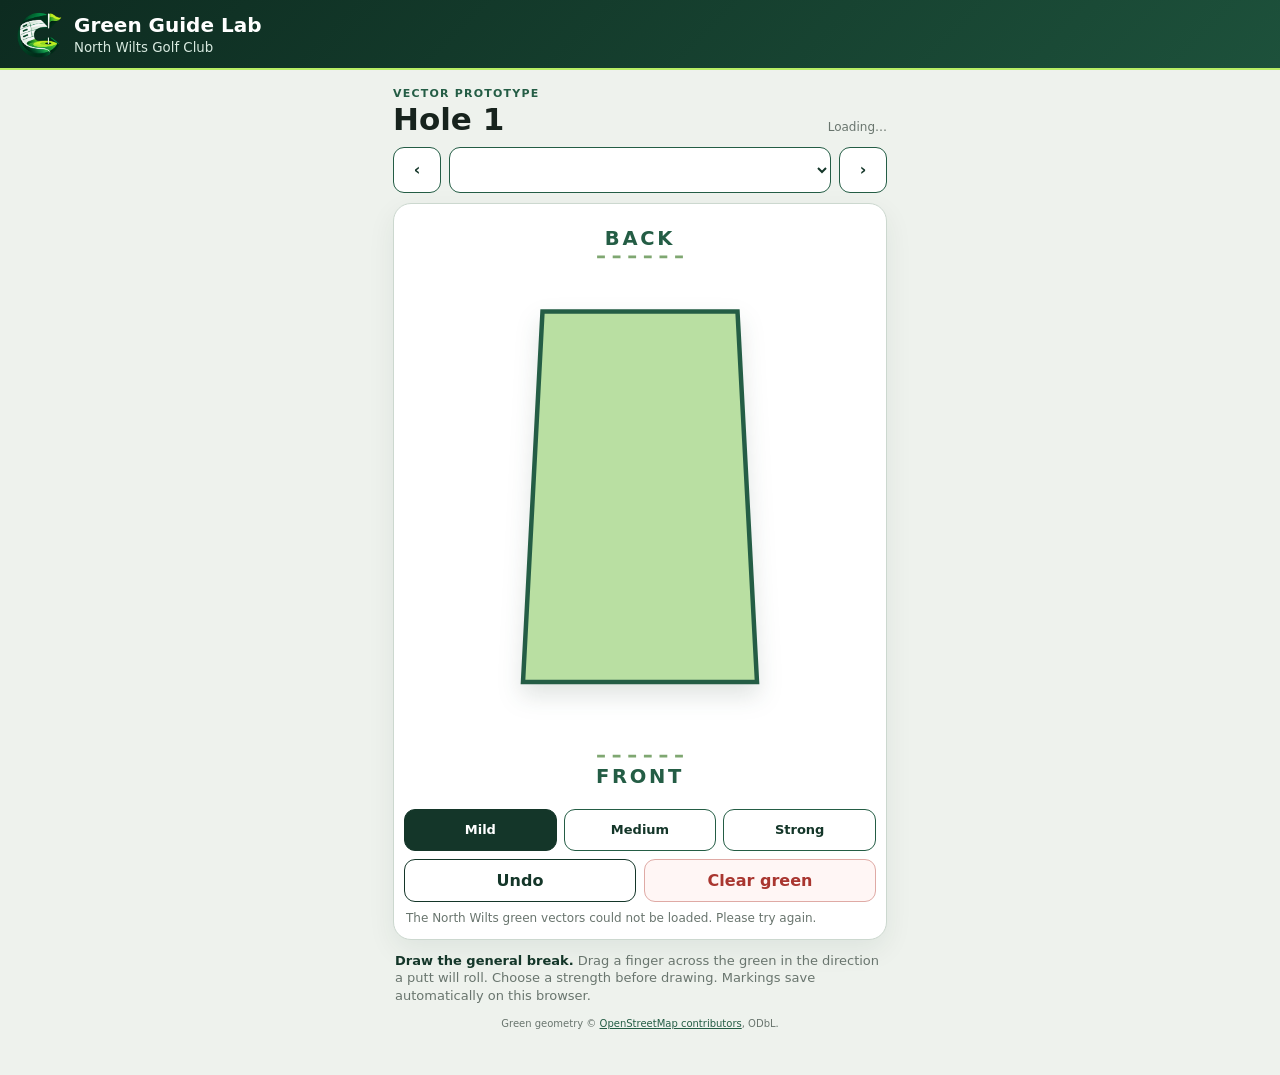
==== green-guide.html @ 2b11bb38 "Add North Wilts Green Guide Lab" ====
<!doctype html>
<html lang="en">
<head>
  <meta charset="utf-8">
  <meta name="viewport" content="width=device-width,initial-scale=1,viewport-fit=cover">
  <meta name="theme-color" content="#143629">
  <title>CaddieCard Green Guide Lab</title>
  <style>
    :root{--green:#143629;--green2:#245d45;--lime:#b9ee65;--paper:#fff;--bg:#eef2ed;--ink:#17231d;--muted:#69756e;--line:#ccd8cf;--red:#a93630}*{box-sizing:border-box}html,body{margin:0;max-width:100%;overflow-x:hidden;background:var(--bg);color:var(--ink);font:16px/1.35 system-ui,-apple-system,"Segoe UI",sans-serif}.topbar{display:flex;align-items:center;gap:11px;padding:9px 13px;background:linear-gradient(135deg,#0d2b20,#1d513b);border-bottom:2px solid var(--lime);color:#fff}.topbar img{width:50px;height:50px;object-fit:contain}.topbar strong,.topbar small{display:block}.topbar strong{font-size:20px}.topbar small{color:#d7e9df}.lab{width:min(520px,100%);margin:auto;padding:17px 13px 34px}.eyebrow{margin:0;color:var(--green2);font-size:11px;font-weight:850;letter-spacing:.11em}.heading{display:flex;align-items:end;justify-content:space-between;gap:10px;margin-bottom:12px}.heading h1{margin:2px 0 0;font-size:31px;line-height:1}.heading span{color:var(--muted);font-size:12px}.hole-nav{display:grid;grid-template-columns:48px 1fr 48px;gap:8px;margin-bottom:10px}.hole-nav button,.hole-nav select,.tool{min-height:46px;border:1px solid var(--green2);border-radius:11px;background:#fff;color:var(--green);font:inherit;font-weight:700}.hole-nav select{padding:0 10px;text-align:center}.guide-card{padding:10px;border:1px solid var(--line);border-radius:18px;background:#fff;box-shadow:0 10px 28px #14362912}.green-stage{position:relative;width:min(100%,390px);margin:auto;touch-action:none;user-select:none;-webkit-touch-callout:none}.green-stage svg{display:block;width:100%;height:auto}.green-shape{fill:#b9dfa2;stroke:#245d45;stroke-width:1.15;filter:drop-shadow(0 3px 3px #14362922)}.orientation{fill:#245d45;font-size:5px;font-weight:900;letter-spacing:.14em;text-anchor:middle}.orientation-line{stroke:#7fa771;stroke-width:.7;stroke-dasharray:2 2}.break-path{fill:none;stroke-linecap:round;stroke-linejoin:round}.tools{display:grid;grid-template-columns:repeat(3,1fr);gap:7px;margin-top:10px}.tool{min-height:42px;font-size:13px}.tool.active{border-color:var(--green);background:var(--green);color:#fff}.actions{display:grid;grid-template-columns:1fr 1fr;gap:8px;margin-top:8px}.actions button{min-height:43px;border-radius:11px;font:inherit;font-weight:650}.undo{border:1px solid var(--green);background:#fff;color:var(--green)}.clear{border:1px solid #dfaaa5;background:#fff6f5;color:var(--red)}.status{min-height:19px;margin:8px 2px 0;color:var(--muted);font-size:12px}.help{margin:12px 2px 0;color:var(--muted);font-size:13px}.help strong{color:var(--green)}.attribution{margin-top:13px;color:var(--muted);font-size:10px;text-align:center}.attribution a{color:var(--green2)}
  </style>
</head>
<body>
  <header class="topbar"><img src="caddiecard-icon.png" alt=""><div><strong>Green Guide Lab</strong><small>North Wilts Golf Club</small></div></header>
  <main class="lab">
    <div class="heading"><div><p class="eyebrow">VECTOR PROTOTYPE</p><h1 id="holeTitle">Hole 1</h1></div><span id="holeMeta">Loading…</span></div>
    <div class="hole-nav"><button id="previousHole" aria-label="Previous hole">‹</button><select id="holeSelect" aria-label="Select hole"></select><button id="nextHole" aria-label="Next hole">›</button></div>
    <section class="guide-card">
      <div class="green-stage">
        <svg id="greenCanvas" viewBox="0 0 100 150" role="img" aria-label="Green outline and personal break markings">
          <defs>
            <marker id="arrowMild" markerWidth="5" markerHeight="5" refX="4" refY="2.5" orient="auto"><path d="M0 0 5 2.5 0 5z" fill="#3476b8"/></marker>
            <marker id="arrowMedium" markerWidth="5" markerHeight="5" refX="4" refY="2.5" orient="auto"><path d="M0 0 5 2.5 0 5z" fill="#d48a1d"/></marker>
            <marker id="arrowStrong" markerWidth="5" markerHeight="5" refX="4" refY="2.5" orient="auto"><path d="M0 0 5 2.5 0 5z" fill="#b83b32"/></marker>
          </defs>
          <text class="orientation" x="50" y="8">BACK</text><line class="orientation-line" x1="39" y1="11" x2="61" y2="11"/>
          <polygon id="greenShape" class="green-shape" points="25,25 75,25 80,120 20,120"/>
          <g id="markings"></g><g id="draftMarking"></g>
          <line class="orientation-line" x1="39" y1="139" x2="61" y2="139"/><text class="orientation" x="50" y="146">FRONT</text>
        </svg>
      </div>
      <div class="tools" id="strengthTools"><button class="tool active" data-strength="mild">Mild</button><button class="tool" data-strength="medium">Medium</button><button class="tool" data-strength="strong">Strong</button></div>
      <div class="actions"><button class="undo" id="undoMark">Undo</button><button class="clear" id="clearMarks">Clear green</button></div>
      <p class="status" id="status">Loading accurate OpenStreetMap green vectors…</p>
    </section>
    <p class="help"><strong>Draw the general break.</strong> Drag a finger across the green in the direction a putt will roll. Choose a strength before drawing. Markings save automatically on this browser.</p>
    <p class="attribution">Green geometry © <a href="https://www.openstreetmap.org/copyright">OpenStreetMap contributors</a>, ODbL.</p>
  </main>
  <script>
    const OSM_URL='https://api.openstreetmap.org/api/0.6/map?bbox=-1.9811009,51.3970078,-1.9618541,51.4041234';
    const STORAGE_KEY='caddiecard-green-guide-lab-north-wilts-v1';
    const $=selector=>document.querySelector(selector);let holes={},currentHole=1,strength='mild',draft=null;
    const styles={mild:{colour:'#3476b8',width:1.6},medium:{colour:'#d48a1d',width:2.5},strong:{colour:'#b83b32',width:3.5}};
    function tagsOf(way){return Object.fromEntries([...way.querySelectorAll(':scope > tag')].map(tag=>[tag.getAttribute('k'),tag.getAttribute('v')]))}
    function ordinalHole(name=''){return Number(name.match(/^\d+/)?.[0])||null}
    function svgPoint(event){const svg=$('#greenCanvas'),point=svg.createSVGPoint();point.x=event.clientX;point.y=event.clientY;const mapped=point.matrixTransform(svg.getScreenCTM().inverse());return {x:+mapped.x.toFixed(2),y:+mapped.y.toFixed(2)}}
    function pathData(points){if(points.length<2)return '';if(points.length===2)return `M${points[0].x} ${points[0].y} L${points[1].x} ${points[1].y}`;let d=`M${points[0].x} ${points[0].y}`;for(let i=1;i<points.length-1;i++){const mid={x:(points[i].x+points[i+1].x)/2,y:(points[i].y+points[i+1].y)/2};d+=` Q${points[i].x} ${points[i].y} ${mid.x} ${mid.y}`}const last=points.at(-1);return `${d} L${last.x} ${last.y}`}
    function savedGuides(){try{return JSON.parse(localStorage.getItem(STORAGE_KEY))||{}}catch{return {}}}
    function marksFor(hole=currentHole){return savedGuides()[hole]||[]}
    function saveMarks(marks){const all=savedGuides();all[currentHole]=marks;localStorage.setItem(STORAGE_KEY,JSON.stringify(all))}
    function pathElement(mark){const style=styles[mark.strength]||styles.mild;return `<path class="break-path" d="${pathData(mark.points)}" stroke="${style.colour}" stroke-width="${style.width}" marker-end="url(#arrow${mark.strength[0].toUpperCase()+mark.strength.slice(1)})"/>`}
    function renderMarks(){const marks=marksFor();$('#markings').innerHTML=marks.map(pathElement).join('');$('#status').textContent=marks.length?`${marks.length} personal break marking${marks.length===1?'':'s'} saved on this device.`:'Draw on the green to add its general breaks.'}
    function orientGreen(greenNodes,holeNodes){const latitude=greenNodes.reduce((sum,p)=>sum+p.lat,0)/greenNodes.length,cos=Math.cos(latitude*Math.PI/180),screen=point=>({x:point.lon*cos,y:-point.lat}),a=screen(holeNodes.at(-2)),b=screen(holeNodes.at(-1)),angle=-Math.PI/2-Math.atan2(b.y-a.y,b.x-a.x),raw=greenNodes.map(screen),centre={x:raw.reduce((s,p)=>s+p.x,0)/raw.length,y:raw.reduce((s,p)=>s+p.y,0)/raw.length},rotated=raw.map(p=>{const x=p.x-centre.x,y=p.y-centre.y;return {x:x*Math.cos(angle)-y*Math.sin(angle),y:x*Math.sin(angle)+y*Math.cos(angle)}}),xs=rotated.map(p=>p.x),ys=rotated.map(p=>p.y),width=Math.max(...xs)-Math.min(...xs),height=Math.max(...ys)-Math.min(...ys),scale=Math.min(72/width,108/height);return rotated.map(p=>({x:+(50+(p.x-(Math.min(...xs)+width/2))*scale).toFixed(2),y:+(74+(p.y-(Math.min(...ys)+height/2))*scale).toFixed(2)}))}
    async function loadCourse(){try{const xmlText=await fetch(OSM_URL).then(response=>{if(!response.ok)throw new Error();return response.text()}),xml=new DOMParser().parseFromString(xmlText,'application/xml'),nodes=new Map([...xml.querySelectorAll('node')].map(node=>[node.getAttribute('id'),{lat:+node.getAttribute('lat'),lon:+node.getAttribute('lon')}])) ,ways=[...xml.querySelectorAll('way')],greens=new Map(),lines=new Map();ways.forEach(way=>{const tags=tagsOf(way),refs=[...way.querySelectorAll(':scope > nd')].map(nd=>nodes.get(nd.getAttribute('ref'))).filter(Boolean);if(tags.golf==='green'){const hole=ordinalHole(tags.name);if(hole)greens.set(hole,refs)}if(tags.golf==='hole'&&tags.ref)lines.set(+tags.ref,{nodes:refs,par:tags.par})});for(let hole=1;hole<=18;hole++){if(greens.has(hole)&&lines.has(hole))holes[hole]={outline:orientGreen(greens.get(hole),lines.get(hole).nodes),par:lines.get(hole).par}}if(Object.keys(holes).length!==18)throw new Error();$('#holeSelect').innerHTML=Array.from({length:18},(_,i)=>`<option value="${i+1}">Hole ${i+1}</option>`).join('');renderHole()}catch{$('#status').textContent='The North Wilts green vectors could not be loaded. Please try again.'}}
    function renderHole(){const hole=holes[currentHole];if(!hole)return;$('#holeTitle').textContent=`Hole ${currentHole}`;$('#holeMeta').textContent=`Par ${hole.par} · accurate OSM outline`;$('#holeSelect').value=currentHole;$('#greenShape').setAttribute('points',hole.outline.map(p=>`${p.x},${p.y}`).join(' '));renderMarks()}
    function changeHole(value){currentHole=Math.max(1,Math.min(18,value));renderHole()}
    $('#previousHole').addEventListener('click',()=>changeHole(currentHole-1));$('#nextHole').addEventListener('click',()=>changeHole(currentHole+1));$('#holeSelect').addEventListener('change',event=>changeHole(+event.target.value));
    $('#strengthTools').addEventListener('click',event=>{const button=event.target.closest('[data-strength]');if(!button)return;strength=button.dataset.strength;document.querySelectorAll('[data-strength]').forEach(item=>item.classList.toggle('active',item===button))});
    const canvas=$('#greenCanvas');canvas.addEventListener('pointerdown',event=>{event.preventDefault();canvas.setPointerCapture(event.pointerId);draft={strength,points:[svgPoint(event)]}});canvas.addEventListener('pointermove',event=>{if(!draft)return;const point=svgPoint(event),last=draft.points.at(-1);if(Math.hypot(point.x-last.x,point.y-last.y)<1.3)return;draft.points.push(point);$('#draftMarking').innerHTML=pathElement(draft)});function finishDraft(){if(!draft)return;if(draft.points.length>2){const marks=marksFor();marks.push(draft);saveMarks(marks)}draft=null;$('#draftMarking').innerHTML='';renderMarks()}canvas.addEventListener('pointerup',finishDraft);canvas.addEventListener('pointercancel',()=>{draft=null;$('#draftMarking').innerHTML=''});canvas.addEventListener('contextmenu',event=>event.preventDefault());
    $('#undoMark').addEventListener('click',()=>{const marks=marksFor();marks.pop();saveMarks(marks);renderMarks()});$('#clearMarks').addEventListener('click',()=>{if(!marksFor().length||!confirm(`Clear every personal marking from hole ${currentHole}?`))return;saveMarks([]);renderMarks()});
    loadCourse();
  </script>
</body>
</html>
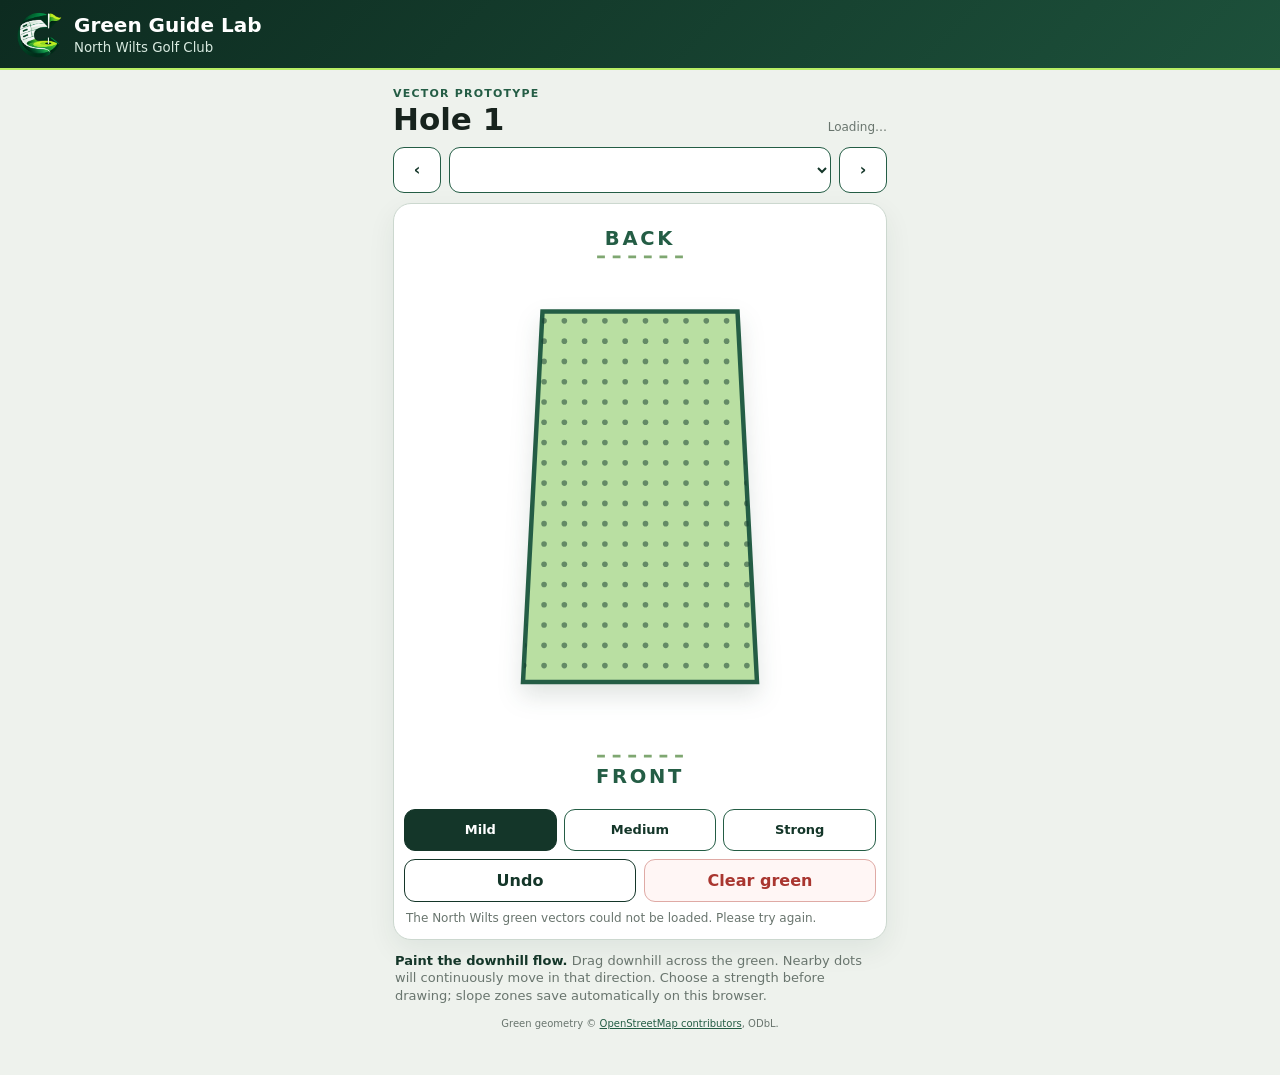
==== commit 14610ef4: "Add animated downhill flow to green guide" ====
--- a/green-guide.html
+++ b/green-guide.html
@@ -6,7 +6,7 @@
   <meta name="theme-color" content="#143629">
   <title>CaddieCard Green Guide Lab</title>
   <style>
-    :root{--green:#143629;--green2:#245d45;--lime:#b9ee65;--paper:#fff;--bg:#eef2ed;--ink:#17231d;--muted:#69756e;--line:#ccd8cf;--red:#a93630}*{box-sizing:border-box}html,body{margin:0;max-width:100%;overflow-x:hidden;background:var(--bg);color:var(--ink);font:16px/1.35 system-ui,-apple-system,"Segoe UI",sans-serif}.topbar{display:flex;align-items:center;gap:11px;padding:9px 13px;background:linear-gradient(135deg,#0d2b20,#1d513b);border-bottom:2px solid var(--lime);color:#fff}.topbar img{width:50px;height:50px;object-fit:contain}.topbar strong,.topbar small{display:block}.topbar strong{font-size:20px}.topbar small{color:#d7e9df}.lab{width:min(520px,100%);margin:auto;padding:17px 13px 34px}.eyebrow{margin:0;color:var(--green2);font-size:11px;font-weight:850;letter-spacing:.11em}.heading{display:flex;align-items:end;justify-content:space-between;gap:10px;margin-bottom:12px}.heading h1{margin:2px 0 0;font-size:31px;line-height:1}.heading span{color:var(--muted);font-size:12px}.hole-nav{display:grid;grid-template-columns:48px 1fr 48px;gap:8px;margin-bottom:10px}.hole-nav button,.hole-nav select,.tool{min-height:46px;border:1px solid var(--green2);border-radius:11px;background:#fff;color:var(--green);font:inherit;font-weight:700}.hole-nav select{padding:0 10px;text-align:center}.guide-card{padding:10px;border:1px solid var(--line);border-radius:18px;background:#fff;box-shadow:0 10px 28px #14362912}.green-stage{position:relative;width:min(100%,390px);margin:auto;touch-action:none;user-select:none;-webkit-touch-callout:none}.green-stage svg{display:block;width:100%;height:auto}.green-shape{fill:#b9dfa2;stroke:#245d45;stroke-width:1.15;filter:drop-shadow(0 3px 3px #14362922)}.orientation{fill:#245d45;font-size:5px;font-weight:900;letter-spacing:.14em;text-anchor:middle}.orientation-line{stroke:#7fa771;stroke-width:.7;stroke-dasharray:2 2}.break-path{fill:none;stroke-linecap:round;stroke-linejoin:round}.tools{display:grid;grid-template-columns:repeat(3,1fr);gap:7px;margin-top:10px}.tool{min-height:42px;font-size:13px}.tool.active{border-color:var(--green);background:var(--green);color:#fff}.actions{display:grid;grid-template-columns:1fr 1fr;gap:8px;margin-top:8px}.actions button{min-height:43px;border-radius:11px;font:inherit;font-weight:650}.undo{border:1px solid var(--green);background:#fff;color:var(--green)}.clear{border:1px solid #dfaaa5;background:#fff6f5;color:var(--red)}.status{min-height:19px;margin:8px 2px 0;color:var(--muted);font-size:12px}.help{margin:12px 2px 0;color:var(--muted);font-size:13px}.help strong{color:var(--green)}.attribution{margin-top:13px;color:var(--muted);font-size:10px;text-align:center}.attribution a{color:var(--green2)}
+    :root{--green:#143629;--green2:#245d45;--lime:#b9ee65;--paper:#fff;--bg:#eef2ed;--ink:#17231d;--muted:#69756e;--line:#ccd8cf;--red:#a93630}*{box-sizing:border-box}html,body{margin:0;max-width:100%;overflow-x:hidden;background:var(--bg);color:var(--ink);font:16px/1.35 system-ui,-apple-system,"Segoe UI",sans-serif}.topbar{display:flex;align-items:center;gap:11px;padding:9px 13px;background:linear-gradient(135deg,#0d2b20,#1d513b);border-bottom:2px solid var(--lime);color:#fff}.topbar img{width:50px;height:50px;object-fit:contain}.topbar strong,.topbar small{display:block}.topbar strong{font-size:20px}.topbar small{color:#d7e9df}.lab{width:min(520px,100%);margin:auto;padding:17px 13px 34px}.eyebrow{margin:0;color:var(--green2);font-size:11px;font-weight:850;letter-spacing:.11em}.heading{display:flex;align-items:end;justify-content:space-between;gap:10px;margin-bottom:12px}.heading h1{margin:2px 0 0;font-size:31px;line-height:1}.heading span{color:var(--muted);font-size:12px}.hole-nav{display:grid;grid-template-columns:48px 1fr 48px;gap:8px;margin-bottom:10px}.hole-nav button,.hole-nav select,.tool{min-height:46px;border:1px solid var(--green2);border-radius:11px;background:#fff;color:var(--green);font:inherit;font-weight:700}.hole-nav select{padding:0 10px;text-align:center}.guide-card{padding:10px;border:1px solid var(--line);border-radius:18px;background:#fff;box-shadow:0 10px 28px #14362912}.green-stage{position:relative;width:min(100%,390px);margin:auto;touch-action:none;user-select:none;-webkit-touch-callout:none}.green-stage svg{display:block;width:100%;height:auto}.green-shape{fill:#b9dfa2;stroke:#245d45;stroke-width:1.15;filter:drop-shadow(0 3px 3px #14362922)}.slope-dot{fill:#183f30}.orientation{fill:#245d45;font-size:5px;font-weight:900;letter-spacing:.14em;text-anchor:middle}.orientation-line{stroke:#7fa771;stroke-width:.7;stroke-dasharray:2 2}.break-path{fill:none;stroke-linecap:round;stroke-linejoin:round;opacity:.72}.tools{display:grid;grid-template-columns:repeat(3,1fr);gap:7px;margin-top:10px}.tool{min-height:42px;font-size:13px}.tool.active{border-color:var(--green);background:var(--green);color:#fff}.actions{display:grid;grid-template-columns:1fr 1fr;gap:8px;margin-top:8px}.actions button{min-height:43px;border-radius:11px;font:inherit;font-weight:650}.undo{border:1px solid var(--green);background:#fff;color:var(--green)}.clear{border:1px solid #dfaaa5;background:#fff6f5;color:var(--red)}.status{min-height:19px;margin:8px 2px 0;color:var(--muted);font-size:12px}.help{margin:12px 2px 0;color:var(--muted);font-size:13px}.help strong{color:var(--green)}.attribution{margin-top:13px;color:var(--muted);font-size:10px;text-align:center}.attribution a{color:var(--green2)}
   </style>
 </head>
 <body>
@@ -21,10 +21,11 @@
             <marker id="arrowMild" markerWidth="5" markerHeight="5" refX="4" refY="2.5" orient="auto"><path d="M0 0 5 2.5 0 5z" fill="#3476b8"/></marker>
             <marker id="arrowMedium" markerWidth="5" markerHeight="5" refX="4" refY="2.5" orient="auto"><path d="M0 0 5 2.5 0 5z" fill="#d48a1d"/></marker>
             <marker id="arrowStrong" markerWidth="5" markerHeight="5" refX="4" refY="2.5" orient="auto"><path d="M0 0 5 2.5 0 5z" fill="#b83b32"/></marker>
+            <clipPath id="greenClip"><use href="#greenShape"/></clipPath>
           </defs>
           <text class="orientation" x="50" y="8">BACK</text><line class="orientation-line" x1="39" y1="11" x2="61" y2="11"/>
           <polygon id="greenShape" class="green-shape" points="25,25 75,25 80,120 20,120"/>
-          <g id="markings"></g><g id="draftMarking"></g>
+          <g id="dotGrid" clip-path="url(#greenClip)"></g><g id="draftMarking"></g>
           <line class="orientation-line" x1="39" y1="139" x2="61" y2="139"/><text class="orientation" x="50" y="146">FRONT</text>
         </svg>
       </div>
@@ -32,14 +33,14 @@
       <div class="actions"><button class="undo" id="undoMark">Undo</button><button class="clear" id="clearMarks">Clear green</button></div>
       <p class="status" id="status">Loading accurate OpenStreetMap green vectors…</p>
     </section>
-    <p class="help"><strong>Draw the general break.</strong> Drag a finger across the green in the direction a putt will roll. Choose a strength before drawing. Markings save automatically on this browser.</p>
+    <p class="help"><strong>Paint the downhill flow.</strong> Drag downhill across the green. Nearby dots will continuously move in that direction. Choose a strength before drawing; slope zones save automatically on this browser.</p>
     <p class="attribution">Green geometry © <a href="https://www.openstreetmap.org/copyright">OpenStreetMap contributors</a>, ODbL.</p>
   </main>
   <script>
     const OSM_URL='https://api.openstreetmap.org/api/0.6/map?bbox=-1.9811009,51.3970078,-1.9618541,51.4041234';
     const STORAGE_KEY='caddiecard-green-guide-lab-north-wilts-v1';
-    const $=selector=>document.querySelector(selector);let holes={},currentHole=1,strength='mild',draft=null;
-    const styles={mild:{colour:'#3476b8',width:1.6},medium:{colour:'#d48a1d',width:2.5},strong:{colour:'#b83b32',width:3.5}};
+    const $=selector=>document.querySelector(selector);let holes={},currentHole=1,strength='mild',draft=null,dots=[];
+    const styles={mild:{colour:'#3476b8',width:1.6,radius:11,speed:.45,travel:2.8},medium:{colour:'#d48a1d',width:2.5,radius:16,speed:.7,travel:4},strong:{colour:'#b83b32',width:3.5,radius:22,speed:1,travel:5.5}};
     function tagsOf(way){return Object.fromEntries([...way.querySelectorAll(':scope > tag')].map(tag=>[tag.getAttribute('k'),tag.getAttribute('v')]))}
     function ordinalHole(name=''){return Number(name.match(/^\d+/)?.[0])||null}
     function svgPoint(event){const svg=$('#greenCanvas'),point=svg.createSVGPoint();point.x=event.clientX;point.y=event.clientY;const mapped=point.matrixTransform(svg.getScreenCTM().inverse());return {x:+mapped.x.toFixed(2),y:+mapped.y.toFixed(2)}}
@@ -48,7 +49,11 @@
     function marksFor(hole=currentHole){return savedGuides()[hole]||[]}
     function saveMarks(marks){const all=savedGuides();all[currentHole]=marks;localStorage.setItem(STORAGE_KEY,JSON.stringify(all))}
     function pathElement(mark){const style=styles[mark.strength]||styles.mild;return `<path class="break-path" d="${pathData(mark.points)}" stroke="${style.colour}" stroke-width="${style.width}" marker-end="url(#arrow${mark.strength[0].toUpperCase()+mark.strength.slice(1)})"/>`}
-    function renderMarks(){const marks=marksFor();$('#markings').innerHTML=marks.map(pathElement).join('');$('#status').textContent=marks.length?`${marks.length} personal break marking${marks.length===1?'':'s'} saved on this device.`:'Draw on the green to add its general breaks.'}
+    function nearestSegment(point,a,b){const dx=b.x-a.x,dy=b.y-a.y,length2=dx*dx+dy*dy,t=length2?Math.max(0,Math.min(1,((point.x-a.x)*dx+(point.y-a.y)*dy)/length2)):0,target={x:a.x+t*dx,y:a.y+t*dy};return {distance:Math.hypot(point.x-target.x,point.y-target.y),dx,dy,length:Math.sqrt(length2)}}
+    function updateDotFlows(){const marks=marksFor();dots.forEach(dot=>{let vx=0,vy=0,weight=0,speed=0,travel=0;marks.forEach(mark=>{const style=styles[mark.strength]||styles.mild;for(let i=0;i<mark.points.length-1;i++){const segment=nearestSegment(dot.base,mark.points[i],mark.points[i+1]);if(!segment.length||segment.distance>=style.radius)continue;const influence=(1-segment.distance/style.radius)**2;vx+=segment.dx/segment.length*influence;vy+=segment.dy/segment.length*influence;weight+=influence;speed=Math.max(speed,style.speed*influence);travel=Math.max(travel,style.travel*influence)}});const length=Math.hypot(vx,vy);dot.flow=length&&weight?{x:vx/length,y:vy/length,speed:Math.max(.18,speed),travel:Math.max(1.2,travel),weight:Math.min(1,weight)}:null})}
+    function renderMarks(){const marks=marksFor();updateDotFlows();$('#status').textContent=marks.length?`${marks.length} downhill slope zone${marks.length===1?'':'s'} saved on this device.`:'Drag downhill to make the dots reveal the green\'s breaks.'}
+    function buildDots(){const group=$('#dotGrid'),namespace='http://www.w3.org/2000/svg';group.innerHTML='';dots=[];for(let y=17;y<=131;y+=5.2)for(let x=15;x<=85;x+=5.2){const circle=document.createElementNS(namespace,'circle'),dot={element:circle,base:{x,y},phase:Math.random()};circle.setAttribute('class','slope-dot');circle.setAttribute('r','0.72');circle.setAttribute('cx',x);circle.setAttribute('cy',y);group.appendChild(circle);dots.push(dot)}updateDotFlows()}
+    function animateDots(time){dots.forEach(dot=>{if(!dot.flow){dot.element.setAttribute('cx',dot.base.x);dot.element.setAttribute('cy',dot.base.y);dot.element.style.opacity='.52';return}const cycle=(time*.001*dot.flow.speed+dot.phase)%1,offset=cycle*dot.flow.travel;dot.element.setAttribute('cx',(dot.base.x+dot.flow.x*offset).toFixed(2));dot.element.setAttribute('cy',(dot.base.y+dot.flow.y*offset).toFixed(2));dot.element.style.opacity=String(.25+.65*Math.sin(Math.PI*cycle)*dot.flow.weight)});requestAnimationFrame(animateDots)}
     function orientGreen(greenNodes,holeNodes){const latitude=greenNodes.reduce((sum,p)=>sum+p.lat,0)/greenNodes.length,cos=Math.cos(latitude*Math.PI/180),screen=point=>({x:point.lon*cos,y:-point.lat}),a=screen(holeNodes.at(-2)),b=screen(holeNodes.at(-1)),angle=-Math.PI/2-Math.atan2(b.y-a.y,b.x-a.x),raw=greenNodes.map(screen),centre={x:raw.reduce((s,p)=>s+p.x,0)/raw.length,y:raw.reduce((s,p)=>s+p.y,0)/raw.length},rotated=raw.map(p=>{const x=p.x-centre.x,y=p.y-centre.y;return {x:x*Math.cos(angle)-y*Math.sin(angle),y:x*Math.sin(angle)+y*Math.cos(angle)}}),xs=rotated.map(p=>p.x),ys=rotated.map(p=>p.y),width=Math.max(...xs)-Math.min(...xs),height=Math.max(...ys)-Math.min(...ys),scale=Math.min(72/width,108/height);return rotated.map(p=>({x:+(50+(p.x-(Math.min(...xs)+width/2))*scale).toFixed(2),y:+(74+(p.y-(Math.min(...ys)+height/2))*scale).toFixed(2)}))}
     async function loadCourse(){try{const xmlText=await fetch(OSM_URL).then(response=>{if(!response.ok)throw new Error();return response.text()}),xml=new DOMParser().parseFromString(xmlText,'application/xml'),nodes=new Map([...xml.querySelectorAll('node')].map(node=>[node.getAttribute('id'),{lat:+node.getAttribute('lat'),lon:+node.getAttribute('lon')}])) ,ways=[...xml.querySelectorAll('way')],greens=new Map(),lines=new Map();ways.forEach(way=>{const tags=tagsOf(way),refs=[...way.querySelectorAll(':scope > nd')].map(nd=>nodes.get(nd.getAttribute('ref'))).filter(Boolean);if(tags.golf==='green'){const hole=ordinalHole(tags.name);if(hole)greens.set(hole,refs)}if(tags.golf==='hole'&&tags.ref)lines.set(+tags.ref,{nodes:refs,par:tags.par})});for(let hole=1;hole<=18;hole++){if(greens.has(hole)&&lines.has(hole))holes[hole]={outline:orientGreen(greens.get(hole),lines.get(hole).nodes),par:lines.get(hole).par}}if(Object.keys(holes).length!==18)throw new Error();$('#holeSelect').innerHTML=Array.from({length:18},(_,i)=>`<option value="${i+1}">Hole ${i+1}</option>`).join('');renderHole()}catch{$('#status').textContent='The North Wilts green vectors could not be loaded. Please try again.'}}
     function renderHole(){const hole=holes[currentHole];if(!hole)return;$('#holeTitle').textContent=`Hole ${currentHole}`;$('#holeMeta').textContent=`Par ${hole.par} · accurate OSM outline`;$('#holeSelect').value=currentHole;$('#greenShape').setAttribute('points',hole.outline.map(p=>`${p.x},${p.y}`).join(' '));renderMarks()}
@@ -57,7 +62,7 @@
     $('#strengthTools').addEventListener('click',event=>{const button=event.target.closest('[data-strength]');if(!button)return;strength=button.dataset.strength;document.querySelectorAll('[data-strength]').forEach(item=>item.classList.toggle('active',item===button))});
     const canvas=$('#greenCanvas');canvas.addEventListener('pointerdown',event=>{event.preventDefault();canvas.setPointerCapture(event.pointerId);draft={strength,points:[svgPoint(event)]}});canvas.addEventListener('pointermove',event=>{if(!draft)return;const point=svgPoint(event),last=draft.points.at(-1);if(Math.hypot(point.x-last.x,point.y-last.y)<1.3)return;draft.points.push(point);$('#draftMarking').innerHTML=pathElement(draft)});function finishDraft(){if(!draft)return;if(draft.points.length>2){const marks=marksFor();marks.push(draft);saveMarks(marks)}draft=null;$('#draftMarking').innerHTML='';renderMarks()}canvas.addEventListener('pointerup',finishDraft);canvas.addEventListener('pointercancel',()=>{draft=null;$('#draftMarking').innerHTML=''});canvas.addEventListener('contextmenu',event=>event.preventDefault());
     $('#undoMark').addEventListener('click',()=>{const marks=marksFor();marks.pop();saveMarks(marks);renderMarks()});$('#clearMarks').addEventListener('click',()=>{if(!marksFor().length||!confirm(`Clear every personal marking from hole ${currentHole}?`))return;saveMarks([]);renderMarks()});
-    loadCourse();
+    buildDots();requestAnimationFrame(animateDots);loadCourse();
   </script>
 </body>
 </html>
